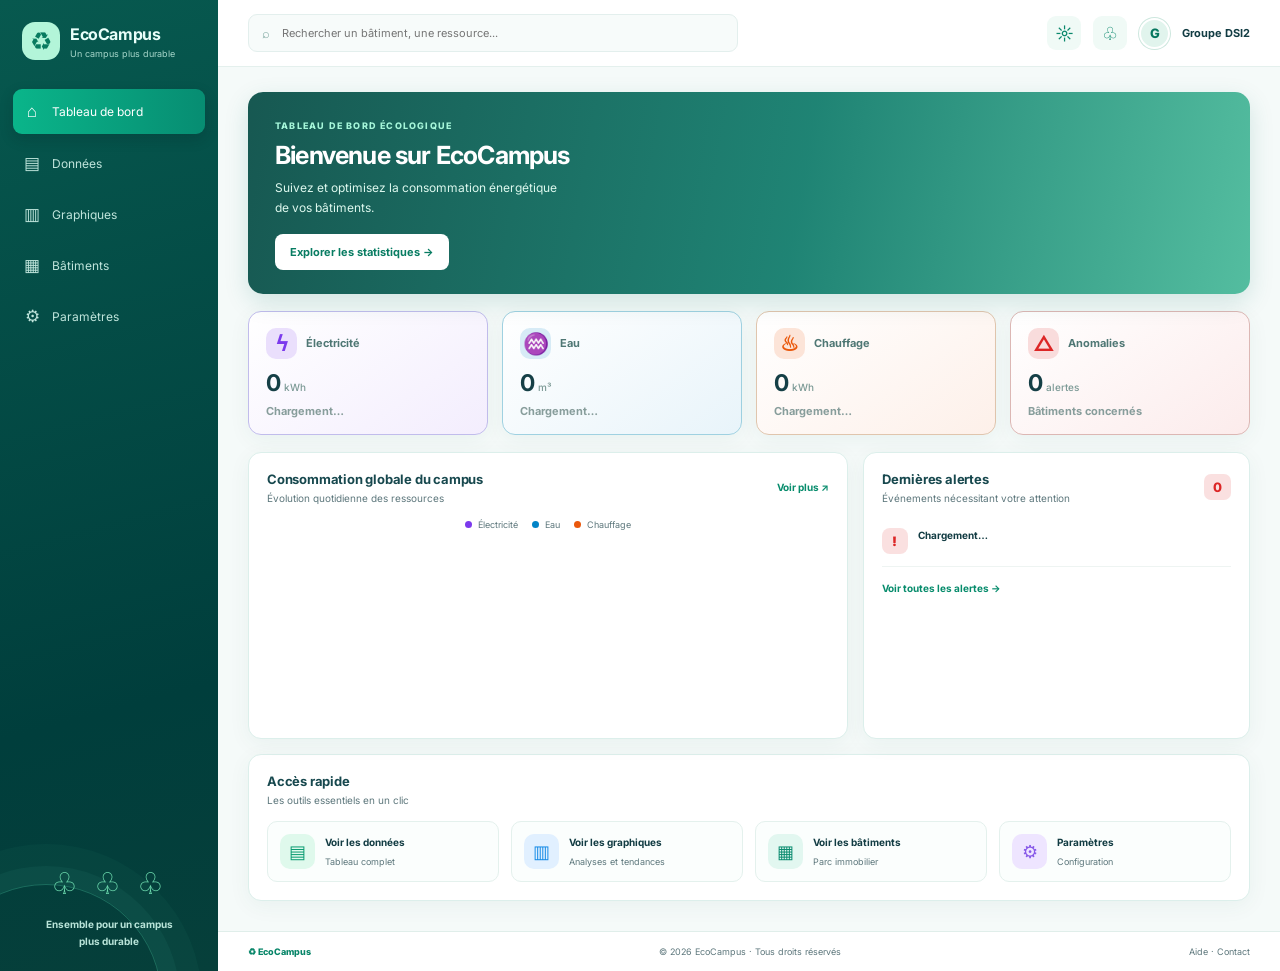
==== index.html @ ba9bdc51 "final web" ====
<!DOCTYPE html>
<html lang="fr">
  <head>
    <meta charset="UTF-8" />
    <meta name="viewport" content="width=device-width, initial-scale=1.0" />
    <title>EcoCampus — Tableau de bord</title>
    <link rel="stylesheet" href="./css/style.css" />
  </head>
  <body data-page="dashboard">
    <div class="app-shell">
      <aside class="sidebar">
        <a class="brand" href="index.html"
          ><span class="brand-icon">♻</span
          ><span><b>EcoCampus</b><small>Un campus plus durable</small></span></a
        >
        <nav class="nav">
          <a class="active" href="index.html"><span>⌂</span>Tableau de bord</a
          ><a href="./pages/donnees.html"><span>▤</span>Données</a
          ><a href="./pages/graphique.html"><span>▥</span>Graphiques</a
          ><a href="./pages/batiment.html"><span>▦</span>Bâtiments</a
          ><a href="./pages/parametres.html"><span>⚙</span>Paramètres</a>
        </nav>
        <div class="sidebar-bottom">
          <div class="campus-line">♧ ♧ ♧</div>
          <b>Ensemble pour un campus<br />plus durable</b>
        </div>
      </aside>
      <main class="main">
        <header class="topbar">
          <div class="mobile-brand">♻ EcoCampus</div>
          <label class="search"
            >⌕ <input placeholder="Rechercher un bâtiment, une ressource..."
          /></label>
          <div class="top-actions">
            <button class="icon-btn" title="Thème" id="themeToggle">☼</button
            ><button class="icon-btn" title="Notifications">♧</button
            ><span class="avatar">G</span
            ><span class="profile">Groupe DSI2</span>
          </div>
        </header>
        <section class="content">
          <div class="welcome hero">
            <div>
              <span class="eyebrow">TABLEAU DE BORD ÉCOLOGIQUE</span>
              <h1>Bienvenue sur EcoCampus</h1>
              <p>
                Suivez et optimisez la consommation énergétique<br />de vos
                bâtiments.
              </p>
              <a class="btn btn-light" href="./pages/graphique.html"
                >Explorer les statistiques →</a
              >
            </div>
          </div>
          <div class="metric-grid">
            <article class="metric green">
              <div class="metric-head">
                <span class="metric-icon">ϟ</span><span>Électricité</span>
              </div>
              <strong>0 <small>kWh</small></strong>
              <p class="muted">Chargement…</p>
            </article>
            <article class="metric blue">
              <div class="metric-head">
                <span class="metric-icon">♒</span><span>Eau</span>
              </div>
              <strong>0 <small>m³</small></strong>
              <p class="muted">Chargement…</p>
            </article>
            <article class="metric orange">
              <div class="metric-head">
                <span class="metric-icon">♨</span><span>Chauffage</span>
              </div>
              <strong>0 <small>kWh</small></strong>
              <p class="muted">Chargement…</p>
            </article>
            <article class="metric purple">
              <div class="metric-head">
                <span class="metric-icon">△</span><span>Anomalies</span>
              </div>
              <strong>0 <small>alertes</small></strong>
              <p class="muted">Bâtiments concernés</p>
            </article>
          </div>
          <div class="two-col">
            <article class="panel">
              <div class="panel-heading">
                <div>
                  <h2>Consommation globale du campus</h2>
                  <p>Évolution quotidienne des ressources</p>
                </div>
                <a href="./pages/graphique.html" class="text-link"
                  >Voir plus ↗</a
                >
              </div>
              <div class="chart-legend">
                <span class="dot green-dot">Électricité</span
                ><span class="dot blue-dot">Eau</span
                ><span class="dot orange-dot">Chauffage</span>
              </div>
              <div class="line-chart"></div>
            </article>
            <article class="panel alerts">
              <div class="panel-heading">
                <div>
                  <h2>Dernières alertes</h2>
                  <p>Événements nécessitant votre attention</p>
                </div>
                <span class="alert-count">0</span>
              </div>
              <div class="alert-item">
                <span class="alert-symbol">!</span>
                <div><b>Chargement…</b><small></small></div>
              </div>
              <a class="text-link" href="./pages/donnees.html"
                >Voir toutes les alertes →</a
              >
            </article>
          </div>
          <article class="panel quick-panel">
            <div class="panel-heading">
              <div>
                <h2>Accès rapide</h2>
                <p>Les outils essentiels en un clic</p>
              </div>
            </div>
            <div class="quick-grid">
              <a href="./pages/donnees.html"
                ><span class="quick-icon green-bg">▤</span
                ><b>Voir les données</b><small>Tableau complet</small></a
              >
              <a href="./pages/graphique.html"
                ><span class="quick-icon blue-bg">▥</span
                ><b>Voir les graphiques</b
                ><small>Analyses et tendances</small></a
              >
              <a href="./pages/batiment.html"
                ><span class="quick-icon mint-bg">▦</span
                ><b>Voir les bâtiments</b><small>Parc immobilier</small></a
              >
              <a href="./pages/parametres.html"
                ><span class="quick-icon purple-bg">⚙</span><b>Paramètres</b
                ><small>Configuration</small></a
              >
            </div>
          </article>
        </section>
        <footer class="footer">
          <span>♻ EcoCampus</span
          ><span>© 2026 EcoCampus · Tous droits réservés</span
          ><span><a href="#">Aide</a> · <a href="#">Contact</a></span>
        </footer>
      </main>
    </div>
    <script src="./js/script.js"></script>
  </body>
</html>
---- css/style.css ----
@import url("https://fonts.googleapis.com/css2?family=Inter:wght@400;500;600;700;800&display=swap");
:root {
  --ink: #123c43;
  --muted: #759097;
  --green: #087c62;
  --green2: #10ad82;
  --pale: #e9f8f2;
  --line: #dcefeb;
  --bg: #f5faf9;
  --panel: #fff;
  --shadow: 0 5px 22px rgba(14, 89, 79, 0.055);
}
* {
  box-sizing: border-box;
}
body {
  margin: 0;
  background: var(--bg);
  color: var(--ink);
  font-family: Inter, Arial, sans-serif;
  font-size: 13px;
}
a {
  color: inherit;
  text-decoration: none;
}
button,
input,
select {
  font: inherit;
}
button {
  cursor: pointer;
}
.app-shell {
  display: flex;
  min-height: 100vh;
}
.sidebar {
  width: 218px;
  flex: 0 0 218px;
  background: linear-gradient(165deg, #07594f, #003e3c 72%, #063f3a);
  color: #e9fffa;
  padding: 22px 13px 18px;
  display: flex;
  flex-direction: column;
  position: relative;
  overflow: hidden;
}
.sidebar:after {
  content: "";
  position: absolute;
  width: 230px;
  height: 230px;
  border: 1px solid #4bc6a355;
  border-radius: 50%;
  bottom: -145px;
  left: -70px;
  box-shadow: 0 0 0 18px #4bc6a311, 0 0 0 40px #4bc6a30b;
}
.brand {
  display: flex;
  align-items: center;
  gap: 10px;
  padding: 0 9px 29px;
  position: relative;
  z-index: 1;
}
.brand-icon {
  width: 38px;
  height: 38px;
  display: grid;
  place-items: center;
  border-radius: 13px;
  background: #b3f5d9;
  color: #087b60;
  font-size: 25px;
}
.brand b {
  display: block;
  font-size: 16px;
  letter-spacing: -0.4px;
}
.brand small {
  display: block;
  font-size: 9px;
  color: #a6d6ca;
  margin-top: 4px;
}
.nav {
  display: grid;
  gap: 7px;
  position: relative;
  z-index: 1;
}
.nav a {
  display: flex;
  align-items: center;
  gap: 12px;
  padding: 12px 11px;
  border-radius: 9px;
  color: #c0e5dc;
  font-size: 12px;
  transition: 0.2s;
}
.nav a span {
  width: 16px;
  text-align: center;
  font-size: 17px;
}
.nav a:hover,
.nav a.active {
  background: linear-gradient(90deg, #0ab58a, #078d72);
  color: #fff;
  box-shadow: 0 5px 14px #001c1a30;
}
.sidebar-bottom {
  margin-top: auto;
  text-align: center;
  padding: 22px 0 3px;
  color: #b9e4d9;
  font-size: 10px;
  line-height: 1.7;
  position: relative;
  z-index: 1;
}
.campus-line {
  font-size: 30px;
  color: #6bd8ac;
  letter-spacing: 4px;
  margin-bottom: 7px;
}
.main {
  min-width: 0;
  flex: 1;
  display: flex;
  flex-direction: column;
}
.topbar {
  height: 67px;
  background: #fff;
  border-bottom: 1px solid #e4f0ed;
  display: flex;
  align-items: center;
  padding: 0 30px;
  gap: 24px;
  position: sticky;
  top: 0;
  z-index: 5;
}
.search {
  display: flex;
  align-items: center;
  gap: 10px;
  background: #f7fbfa;
  border: 1px solid #e3efed;
  border-radius: 9px;
  padding: 0 13px;
  color: #76a29a;
  min-width: 180px;
  height: 38px;
  flex: 1;
  max-width: 490px;
}
.search input {
  background: transparent;
  border: 0;
  outline: 0;
  width: 100%;
  color: var(--ink);
  font-size: 11px;
}
.top-actions {
  display: flex;
  align-items: center;
  gap: 12px;
  margin-left: auto;
}
.icon-btn {
  border: 0;
  background: #f0faf6;
  color: #0a886c;
  border-radius: 9px;
  width: 34px;
  height: 34px;
  font-size: 18px;
}
.avatar {
  display: grid;
  place-items: center;
  background: #e1f4ed;
  border: 2px solid #fff;
  box-shadow: 0 0 0 1px #cde7de;
  border-radius: 50%;
  width: 31px;
  height: 31px;
  color: #06775f;
  font-weight: 800;
}
.profile {
  font-size: 11px;
  font-weight: 700;
}
.mobile-brand {
  display: none;
}
.content {
  padding: 25px 30px 30px;
  flex: 1;
  max-width: 1600px;
  width: 100%;
  margin: 0 auto;
}
.eyebrow {
  font-size: 9px;
  letter-spacing: 1.2px;
  color: #159878;
  font-weight: 800;
}
.welcome {
  border-radius: 15px;
  min-height: 174px;
  padding: 24px 27px;
  display: flex;
  align-items: center;
  justify-content: space-between;
  overflow: hidden;
  position: relative;
}
.hero {
  background: linear-gradient(100deg, #064c45ed, #0a7867e8 55%, #19a77fbb),
    url("https://images.unsplash.com/photo-1497366754035-f200968a6e72?auto=format&fit=crop&w=1500&q=80")
      center/cover;
  color: #fff;
  box-shadow: 0 8px 25px #0a716027;
}
.hero h1 {
  font-size: 25px;
  letter-spacing: -0.8px;
  margin: 8px 0;
}
.hero p {
  font-size: 12px;
  line-height: 1.7;
  color: #ddf8ee;
  margin: 0 0 15px;
}
.hero .eyebrow {
  color: #a5f6d9;
}
.btn {
  display: inline-flex;
  align-items: center;
  justify-content: center;
  gap: 7px;
  border: 0;
  border-radius: 8px;
  background: linear-gradient(100deg, #078565, #0a9c76);
  color: #fff;
  padding: 11px 15px;
  font-size: 11px;
  font-weight: 700;
  box-shadow: 0 4px 10px #087d611b;
}
.btn:hover {
  filter: brightness(1.05);
  transform: translateY(-1px);
}
.btn-light {
  background: #fff;
  color: #087c62;
  box-shadow: none;
}
.btn-outline {
  background: #fff;
  color: #087c62;
  border: 1px solid #b9e7d8;
  box-shadow: none;
}
.weather {
  width: 118px;
  height: 111px;
  border: 1px solid #ffffff55;
  background: #ffffffed;
  color: #15564e;
  border-radius: 12px;
  display: flex;
  align-items: center;
  justify-content: center;
  flex-direction: column;
  gap: 4px;
  box-shadow: 0 5px 18px #003c3533;
  text-align: center;
  flex-shrink: 0;
}
.weather span {
  font-size: 24px;
}
.weather small {
  font-size: 9px;
  color: #6a8983;
  text-align: center;
}
.weather strong {
  font-size: 21px;
}
.metric-grid {
  display: grid;
  grid-template-columns: repeat(4, minmax(0, 1fr));
  gap: 14px;
  margin: 17px 0;
}
.metric {
  background: var(--panel);
  border: 1px solid var(--line);
  border-radius: 13px;
  padding: 16px 17px;
  box-shadow: var(--shadow);
  min-width: 0;
}
.metric-head {
  display: flex;
  align-items: center;
  gap: 9px;
  font-size: 11px;
  color: #4f7774;
  font-weight: 700;
}
.metric-icon {
  display: grid;
  place-items: center;
  width: 31px;
  height: 31px;
  border-radius: 10px;
  background: #d9f8e9;
  color: #079b70;
  font-size: 21px;
}
.metric > strong {
  display: block;
  font-size: 23px;
  letter-spacing: -0.8px;
  margin: 10px 0 7px;
  color: #153f46;
}
.metric > strong small {
  font-size: 10px;
  letter-spacing: 0;
  color: #7b9995;
  font-weight: 500;
}
.positive {
  color: #08a276 !important;
}
.negative {
  color: #ef7a3d !important;
}
.muted {
  color: #879d9b !important;
}
.metric p {
  margin: 0;
  font-size: 11px;
  font-weight: 700;
}
.metric p span {
  font-size: 9px;
  color: #8aa19e;
  font-weight: 500;
  margin-left: 4px;
}
.two-col {
  display: grid;
  grid-template-columns: minmax(0, 1.55fr) minmax(300px, 1fr);
  gap: 15px;
}
.panel {
  background: var(--panel);
  border: 1px solid var(--line);
  border-radius: 13px;
  padding: 18px;
  box-shadow: var(--shadow);
  min-width: 0;
}
.panel-heading {
  display: flex;
  align-items: center;
  justify-content: space-between;
  gap: 12px;
  margin-bottom: 15px;
}
.panel h2,
.building-info h2,
.settings-card h2 {
  font-size: 13px;
  margin: 0;
  color: #17484e;
  letter-spacing: -0.2px;
}
.panel-heading p {
  margin: 5px 0 0;
  font-size: 10px;
  color: #91a8a5;
}
.text-link {
  color: #078c6c;
  font-weight: 700;
  font-size: 10px;
  white-space: nowrap;
}
.chart-legend {
  display: flex;
  gap: 14px;
  align-items: center;
  justify-content: center;
  font-size: 9px;
  color: #779590;
  margin: 5px 0 12px;
}
.dot {
  display: inline-flex;
  align-items: center;
  gap: 6px;
}
.dot:before,
.dot i {
  content: "";
  width: 7px;
  height: 7px;
  border-radius: 50%;
  display: inline-block;
}
.line-chart {
  height: 178px;
  position: relative;
  padding: 3px 0 18px 33px;
}
.alerts .panel-heading {
  margin-bottom: 12px;
}
.alert-count {
  background: #fff0e9;
  color: #e36b39;
  padding: 5px 9px;
  border-radius: 7px;
  font-weight: 800;
}
.alert-item {
  display: flex;
  gap: 10px;
  padding: 12px 0;
  border-bottom: 1px solid #eef4f2;
}
.alert-symbol {
  width: 26px;
  height: 26px;
  display: grid;
  place-items: center;
  flex: 0 0 26px;
  border-radius: 8px;
  background: #fff0eb;
  color: #e56c45;
  font-weight: 900;
}
.alert-item b {
  font-size: 10px;
  display: block;
  margin: 1px 0 5px;
}
.alert-item small {
  font-size: 9px;
  color: #9aadaa;
}
.alerts > .text-link {
  display: inline-block;
  margin-top: 15px;
}
.quick-panel {
  margin-top: 15px;
}
.quick-grid {
  display: grid;
  grid-template-columns: repeat(4, 1fr);
  gap: 12px;
}
.quick-grid a {
  display: grid;
  grid-template-columns: 35px 1fr;
  column-gap: 10px;
  align-items: center;
  padding: 12px;
  border: 1px solid #e4f1ed;
  border-radius: 10px;
  background: #fbfefd;
}
.quick-grid a:hover {
  border-color: #9cdeca;
  background: #f4fcf8;
}
.quick-icon {
  grid-row: span 2;
  width: 35px;
  height: 35px;
  display: grid;
  place-items: center;
  border-radius: 10px;
  font-size: 18px;
}
.green-bg {
  background: #dff9ec;
  color: #0b9c72;
}
.blue-bg {
  background: #e1f0ff;
  color: #168be6;
}
.mint-bg {
  background: #e2f7f0;
  color: #0b8c70;
}
.purple-bg {
  background: #eee5ff;
  color: #8759e8;
}
.quick-grid b {
  font-size: 10px;
}
.quick-grid small {
  font-size: 9px;
  color: #91a8a4;
  margin-top: 4px;
}
.footer {
  border-top: 1px solid #e0eeea;
  padding: 14px 30px;
  display: flex;
  align-items: center;
  justify-content: space-between;
  color: #8aa29e;
  font-size: 9px;
  background: #fff;
}
.footer span:first-child {
  color: #078568;
  font-weight: 800;
}
.footer a:hover {
  color: #087c62;
}
.page-title {
  display: flex;
  align-items: center;
  justify-content: space-between;
  gap: 20px;
  margin: 0 0 20px;
}
.page-title h1 {
  font-size: 27px;
  letter-spacing: -0.8px;
  margin: 5px 0;
}
.page-title p {
  font-size: 12px;
  color: #799692;
  margin: 0;
}
.filters {
  padding: 15px;
  margin-bottom: 16px;
}
.filter-row {
  display: flex;
  gap: 10px;
  align-items: center;
  flex-wrap: wrap;
}
.filter-row + .filter-row {
  margin-top: 13px;
  padding-top: 12px;
  border-top: 1px solid #edf4f1;
}
.filter-row select,
.date-select,
.building-search select {
  height: 38px;
  border: 1px solid #deeeea;
  background: #fbfefd;
  color: #547a75;
  border-radius: 8px;
  padding: 0 12px;
  font-size: 10px;
  flex: 1;
  min-width: 140px;
  outline: none;
}
.resource-tabs .tab {
  border: 1px solid #e4f0ed;
  background: #fff;
  color: #698c86;
  border-radius: 8px;
  padding: 9px 12px;
  font-size: 10px;
}
.tab.active {
  background: #087c62;
  color: #fff;
  border-color: #087c62;
}
.resource-tabs .btn-outline {
  margin-left: auto;
}
.table-panel {
  padding: 18px;
}
.small-badge {
  font-size: 9px;
  color: #078c6c;
  background: #e9faf3;
  padding: 7px 9px;
  border-radius: 7px;
}
.table-wrap {
  overflow-x: auto;
}
table {
  width: 100%;
  border-collapse: collapse;
  white-space: nowrap;
  text-align: left;
}
th {
  font-size: 9px;
  color: #819c97;
  font-weight: 700;
  background: #f6fbf9;
  padding: 13px 11px;
  border-bottom: 1px solid #e6f0ed;
}
td {
  font-size: 10px;
  color: #547773;
  padding: 14px 11px;
  border-bottom: 1px solid #edf4f2;
}
tbody tr:hover {
  background: #f9fdfb;
}
.resource-label {
  color: #0b9b73;
  font-weight: 700;
}
.water-text {
  color: #168be6;
}
.heat-text {
  color: #ef843d;
}
.status {
  display: inline-block;
  border-radius: 20px;
  padding: 5px 9px;
  font-size: 9px;
  font-weight: 700;
}
.row-action {
  border: 0;
  background: transparent;
  color: #0a8d6d;
  font-weight: 700;
  padding: 4px;
}
.delete-row {
  color: #829b96;
}
.table-bottom {
  display: flex;
  justify-content: space-between;
  align-items: center;
  margin-top: 14px;
  color: #8ba19d;
  font-size: 10px;
}
.pagination {
  display: flex;
  gap: 5px;
}
.pagination button {
  border: 1px solid #e2efeb;
  background: #fff;
  border-radius: 5px;
  min-width: 27px;
  height: 27px;
  color: #6c918a;
  font-size: 10px;
}
.pagination .selected {
  background: #087c62;
  color: #fff;
  border-color: #087c62;
}
.notice {
  margin-top: 13px;
  padding: 13px 16px;
  background: #edf9f5;
  border: 1px solid #d4f0e5;
  border-radius: 9px;
  color: #56857a;
  font-size: 10px;
}
.notice span {
  color: #0a9b72;
  margin-right: 8px;
}
.date-select {
  max-width: 245px;
  flex: 0 1 245px;
}
.chart-tabs,
.settings-tabs,
.detail-tabs {
  display: flex;
  gap: 7px;
  margin: 0 0 15px;
  flex-wrap: wrap;
}
.chart-tabs .tab,
.settings-tabs .tab,
.detail-tabs .tab {
  border: 1px solid #dceee8;
  background: #fff;
  border-radius: 8px;
  padding: 10px 17px;
  color: #648c83;
  font-size: 10px;
}
.chart-tabs .tab.active,
.settings-tabs .tab.active,
.detail-tabs .tab.active {
  background: #087c62;
  color: #fff;
}
.chart-grid {
  display: grid;
  grid-template-columns: repeat(2, minmax(0, 1fr));
  gap: 15px;
}
.donut-area {
  display: flex;
  align-items: center;
  justify-content: center;
  gap: 25px;
  padding: 8px 0 12px;
}
.donut {
  width: 148px;
  height: 148px;
  border-radius: 50%;
  background: conic-gradient(#10b985 0 51%, #168be6 51% 64%, #f68b3b 64% 100%);
  display: grid;
  place-items: center;
  position: relative;
  flex-shrink: 0;
}
.donut:before {
  content: "";
  position: absolute;
  inset: 17px;
  border-radius: 50%;
  background: #fff;
}
.donut > div {
  position: relative;
  z-index: 1;
  display: flex;
  flex-direction: column;
  align-items: center;
  gap: 3px;
}
.donut b {
  font-size: 10px;
  color: #7b9b94;
}
.donut strong {
  font-size: 19px;
  color: #194c50;
}
.donut small {
  font-size: 9px;
  color: #7b9b94;
}
.legend-list {
  display: grid;
  gap: 15px;
  min-width: 120px;
}
.legend-list span {
  display: flex;
  align-items: center;
  gap: 7px;
  font-size: 10px;
  color: #648781;
}
.legend-list b {
  margin-left: auto;
  color: #1d5556;
}
.legend-list .dot:before {
  width: 8px;
  height: 8px;
}
.tall {
  height: 210px;
}
.bar-chart {
  height: 190px;
  display: flex;
  align-items: flex-end;
  justify-content: space-around;
  border-bottom: 1px solid #e3efec;
  padding: 12px 8px 0;
}
.rank-list {
  display: grid;
  gap: 15px;
  padding: 9px 0;
}
.rank-list > div {
  display: grid;
  grid-template-columns: 90px 1fr 45px;
  gap: 9px;
  align-items: center;
  font-size: 10px;
  color: #628680;
}
.rank-list i {
  height: 9px;
  background: #edf5f2;
  border-radius: 10px;
  overflow: hidden;
}
.rank-list i b {
  display: block;
  height: 100%;
  border-radius: 10px;
  background: linear-gradient(90deg, #11b884, #0b8e9d);
}
.rank-list strong {
  text-align: right;
  color: #24565a;
  font-size: 10px;
}
.compact {
  gap: 17px;
}
.compact .donut {
  width: 120px;
  height: 120px;
}
.compact .donut:before {
  inset: 14px;
}
.anomaly-donut {
  background: conic-gradient(#10b985 0 50%, #168be6 50% 75%, #f68b3b 75% 100%);
}
.trend-panel {
  position: relative;
}
.trend-panel > p {
  font-size: 12px;
  line-height: 1.8;
  color: #638780;
  max-width: 230px;
  margin: 15px 0;
}
.trend-icon {
  width: 54px;
  height: 54px;
  display: grid;
  place-items: center;
  border-radius: 14px;
  background: #e4f9ee;
  color: #10ae7e;
  font-size: 33px;
  margin: 25px 0 5px;
}
.building-search {
  display: flex;
  gap: 12px;
  margin-bottom: 17px;
}
.building-search .search {
  max-width: none;
  flex: 1;
}
.building-search select {
  max-width: 190px;
}
.building-grid {
  display: grid;
  grid-template-columns: repeat(3, minmax(0, 1fr));
  gap: 15px;
}
.building-card {
  background: #fff;
  border: 1px solid #dceee8;
  border-radius: 13px;
  overflow: hidden;
  box-shadow: var(--shadow);
}
.building-photo {
  height: 125px;
  position: relative;
  background-size: cover;
  background-position: center;
}
.building-photo:after {
  content: "";
  position: absolute;
  inset: 0;
  background: linear-gradient(0deg, #003f3a80, transparent 70%);
}
.building-photo span {
  position: absolute;
  z-index: 1;
  bottom: 10px;
  left: 12px;
  background: #ffffffdc;
  color: #176358;
  border-radius: 5px;
  padding: 5px 7px;
  font-size: 8px;
  font-weight: 800;
  letter-spacing: 0.7px;
}
.photo-one {
  background-image: url("https://images.unsplash.com/photo-1562774053-701939374585?auto=format&fit=crop&w=800&q=80");
}
.photo-two {
  background-image: url("https://images.unsplash.com/photo-1564981797816-1043664bf78d?auto=format&fit=crop&w=800&q=80");
}
.photo-three {
  background-image: url("https://images.unsplash.com/photo-1507842217343-583bb7270b66?auto=format&fit=crop&w=800&q=80");
}
.photo-four {
  background-image: url("https://images.unsplash.com/photo-1555854877-bab0e564b8d5?auto=format&fit=crop&w=800&q=80");
}
.photo-five {
  background-image: url("https://images.unsplash.com/photo-1486406146926-c627a92ad1ab?auto=format&fit=crop&w=800&q=80");
}
.building-info {
  padding: 14px;
}
.building-info h2 {
  font-size: 12px;
  margin-bottom: 12px;
}
.building-value {
  font-size: 17px;
  font-weight: 800;
  display: flex;
  align-items: center;
  gap: 5px;
}
.building-value small {
  font-size: 9px;
  color: #83a09a;
  font-weight: 500;
}
.building-value span {
  margin-left: auto;
  font-size: 10px;
}
.mini-progress {
  height: 5px;
  border-radius: 8px;
  background: #edf5f1;
  margin: 12px 0;
  overflow: hidden;
}
.mini-progress i {
  display: block;
  height: 100%;
  background: #10b985;
  border-radius: 8px;
}
.total-card {
  padding: 20px;
  background: linear-gradient(145deg, #fff, #effbf6);
  display: flex;
  flex-direction: column;
  justify-content: center;
  min-height: 245px;
}
.total-icon {
  font-size: 28px;
  color: #0da87b;
  margin-bottom: 12px;
}
.total-card h2 {
  margin: 8px 0;
}
.total-card > strong {
  font-size: 26px;
  margin: 6px 0;
}
.total-card > strong small {
  font-size: 11px;
  color: #7d9a93;
}
.total-card p {
  font-size: 11px;
  font-weight: 700;
}
.total-card p span {
  font-weight: 500;
  color: #7d9a93;
}
.total-illustration {
  font-size: 25px;
  margin-top: 10px;
  text-align: right;
}
.sustainability {
  display: flex;
  align-items: center;
  gap: 13px;
  margin-top: 16px;
  padding: 14px 18px;
  border: 1px solid #d7eee4;
  border-radius: 11px;
  background: #eefaf5;
}
.sustainability > span {
  font-size: 28px;
  color: #0b9b70;
}
.sustainability b {
  font-size: 11px;
}
.sustainability p {
  margin: 5px 0 0;
  color: #7b9a92;
  font-size: 10px;
}
.sustainability > a {
  margin-left: auto;
  color: #0a906c;
  font-weight: 700;
  font-size: 10px;
}
.settings-grid {
  display: grid;
  grid-template-columns: 1fr 1fr;
  gap: 15px;
}
.settings-card {
  padding: 22px;
}
.settings-card h2 {
  margin-bottom: 17px;
}
.settings-card > label {
  display: grid;
  gap: 7px;
  font-size: 10px;
  color: #71928a;
  margin-bottom: 15px;
}
.settings-card input:not([type="radio"]):not([type="checkbox"]),
.settings-card select {
  width: 100%;
  height: 38px;
  border: 1px solid #dceee8;
  border-radius: 8px;
  padding: 0 11px;
  color: #4e7770;
  background: #fbfefd;
  outline: none;
}
.settings-card .subhead {
  border-top: 1px solid #eaf3f0;
  padding-top: 19px;
  margin-top: 22px;
}
.full {
  width: 100%;
  margin-top: 10px;
}
.radio-row {
  display: flex;
  gap: 25px;
  margin: 8px 0 17px;
  color: #4f7a72;
}
.radio-row label {
  display: flex;
  align-items: center;
  gap: 7px;
  font-size: 11px;
}
.setting-link {
  display: flex;
  justify-content: space-between;
  padding: 12px 0;
  border-bottom: 1px solid #edf4f1;
  font-size: 11px;
  color: #4d7971;
}
.switch-row {
  display: flex !important;
  align-items: center;
  justify-content: space-between;
}
.switch {
  accent-color: #078c6c;
}
.breadcrumbs {
  font-size: 10px;
  color: #7c9a93;
  margin-bottom: 15px;
}
.breadcrumbs a {
  color: #0a906c;
}
.detail-title {
  align-items: center;
}
.detail-actions {
  display: flex;
  align-items: center;
  gap: 13px;
}
.detail-photo {
  width: 110px;
  height: 70px;
  border-radius: 10px;
  background: url("https://images.unsplash.com/photo-1507842217343-583bb7270b66?auto=format&fit=crop&w=400&q=80")
    center/cover;
}
.detail-metrics {
  grid-template-columns: repeat(3, minmax(0, 1fr));
}
.detail-tabs {
  margin-top: 5px;
}
.detail-columns {
  grid-template-columns: minmax(0, 1.7fr) minmax(240px, 0.8fr);
}
.details-panel dl {
  display: grid;
  grid-template-columns: 1fr 1.2fr;
  gap: 15px 8px;
  font-size: 10px;
}
.details-panel dt {
  color: #7c9b94;
}
.details-panel dd {
  margin: 0;
  color: #255c59;
  font-weight: 700;
}
.recent-alert {
  margin-top: 15px;
  display: flex;
  align-items: center;
  justify-content: space-between;
  background: #fffaf7;
  border-color: #f5e5dc;
}
.recent-alert h2 {
  color: #d66d43;
  margin-bottom: 10px;
}
.recent-alert p {
  margin: 0;
  font-size: 10px;
  color: #7a8f8b;
}
.recent-alert p small {
  display: block;
  margin-top: 6px;
  color: #9caeaa;
}
.dark-mode {
  --ink: #e1f5ef;
  --muted: #a0bdb6;
  --bg: #102a2a;
  --panel: #173735;
  --line: #28534c;
  --shadow: 0 5px 22px #001b1a30;
}
.dark-mode .topbar,
.dark-mode .footer {
  background: #173735;
  border-color: #28534c;
}
.dark-mode .panel h2,
.dark-mode .building-info h2,
.dark-mode .settings-card h2,
.dark-mode .metric > strong {
  color: #d9f5eb;
}
.dark-mode .search,
.dark-mode .filter-row select,
.dark-mode .date-select,
.dark-mode .building-search select,
.dark-mode .settings-card input,
.dark-mode .settings-card select,
.dark-mode .chart-tabs .tab,
.dark-mode .settings-tabs .tab,
.dark-mode .detail-tabs .tab,
.dark-mode .resource-tabs .tab,
.dark-mode .filter-input {
  background: #204541;
  color: #d9f5eb;
  border-color: #35635a;
}
.dark-mode .btn-outline,
.dark-mode .pagination button {
  background: #204541;
  color: #d9f5eb;
  border-color: #35635a;
}
.dark-mode .tab.active,
.dark-mode .pagination .selected {
  background: #087c62;
  color: #fff;
}
.dark-mode .metric {
  background: #173735;
}
.dark-mode td {
  color: #c0d9d2;
  border-color: #28534c;
}
.dark-mode th {
  background: #204541;
  color: #b1d0c8;
}
.dark-mode .donut:before {
  background: #173735;
}
.dark-mode .donut strong {
  color: #d9f5eb;
}
.dark-mode .building-card,
.dark-mode .quick-grid a {
  background: #173735;
  border-color: #28534c;
}
.dark-mode .total-card {
  background: #173735;
}
.dark-mode .quick-grid b {
  color: #d9f5eb;
}
.dark-mode .notice,
.dark-mode .sustainability {
  background: #173735;
  border-color: #28534c;
  color: #b1d0c8;
}
.dark-mode .icon-btn,
.dark-mode .avatar {
  background: #204541;
  color: #d9f5eb;
}
@media (max-width: 1100px) {
  .sidebar {
    width: 190px;
    flex-basis: 190px;
  }
  .content {
    padding: 20px;
  }
  .topbar {
    padding: 0 20px;
  }
  .metric-grid {
    gap: 9px;
  }
  .metric {
    padding: 13px;
  }
  .metric > strong {
    font-size: 20px;
  }
  .two-col {
    grid-template-columns: 1.25fr 1fr;
  }
  .building-grid {
    grid-template-columns: repeat(2, minmax(0, 1fr));
  }
  .quick-grid {
    grid-template-columns: repeat(2, 1fr);
  }
}
@media (max-width: 760px) {
  .app-shell {
    display: block;
  }
  .sidebar {
    width: auto;
    display: block;
    padding: 12px;
    position: static;
  }
  .brand {
    padding: 0 6px 12px;
  }
  .sidebar-bottom {
    display: none;
  }
  .nav {
    display: flex;
    overflow-x: auto;
    gap: 5px;
  }
  .nav a {
    white-space: nowrap;
    padding: 10px;
    font-size: 10px;
  }
  .nav a span {
    display: none;
  }
  .topbar {
    height: 57px;
    padding: 0 13px;
    gap: 10px;
  }
  .mobile-brand {
    display: block;
    white-space: nowrap;
    font-size: 12px;
    font-weight: 800;
    color: #078568;
  }
  .topbar .search {
    max-width: none;
    min-width: 0;
    height: 34px;
  }
  .profile,
  .top-actions .icon-btn:nth-child(2) {
    display: none;
  }
  .top-actions {
    gap: 7px;
  }
  .content {
    padding: 16px 12px 22px;
  }
  .welcome {
    padding: 20px;
    min-height: 160px;
    gap: 12px;
  }
  .hero h1 {
    font-size: 21px;
  }
  .weather {
    width: 96px;
    height: 100px;
  }
  .metric-grid {
    grid-template-columns: repeat(2, minmax(0, 1fr));
    gap: 9px;
  }
  .metric {
    padding: 13px;
  }
  .metric > strong {
    font-size: 20px;
  }
  .two-col,
  .chart-grid,
  .settings-grid,
  .detail-columns {
    grid-template-columns: 1fr;
  }
  .quick-grid {
    grid-template-columns: repeat(2, minmax(0, 1fr));
  }
  .footer {
    padding: 13px;
    gap: 8px;
    flex-wrap: wrap;
  }
  .page-title {
    align-items: flex-start;
    flex-direction: column;
  }
  .page-title .btn {
    align-self: flex-start;
  }
  .date-select {
    max-width: none;
    flex: 1 1 auto;
    width: 100%;
  }
  .filter-row select,
  .filter-row .filter-input {
    min-width: calc(50% - 8px);
  }
  .filter-row .btn {
    flex: 1;
  }
  .resource-tabs .btn-outline {
    margin-left: 0;
  }
  .table-bottom {
    gap: 12px;
    flex-wrap: wrap;
  }
  .building-grid {
    grid-template-columns: repeat(2, minmax(0, 1fr));
    gap: 9px;
  }
  .building-photo {
    height: 100px;
  }
  .building-info {
    padding: 10px;
  }
  .building-value {
    font-size: 14px;
  }
  .building-value span {
    font-size: 9px;
  }
  .building-search {
    flex-wrap: wrap;
  }
  .building-search select {
    max-width: none;
  }
  .donut-area {
    gap: 15px;
  }
  .donut {
    width: 125px;
    height: 125px;
  }
  .legend-list {
    min-width: 100px;
  }
  .detail-actions {
    width: 100%;
    justify-content: space-between;
  }
  .detail-photo {
    width: 85px;
  }
  .detail-title {
    gap: 12px;
  }
  .detail-metrics {
    grid-template-columns: 1fr;
  }
  .recent-alert {
    align-items: flex-start;
    gap: 12px;
    flex-direction: column;
  }
  .chart-tabs .tab,
  .settings-tabs .tab,
  .detail-tabs .tab {
    padding: 9px 11px;
  }
  .settings-card {
    padding: 16px;
  }
  .sustainability {
    flex-wrap: wrap;
  }
}
@media (max-width: 420px) {
  .nav a {
    padding: 9px 8px;
  }
  .nav {
    gap: 2px;
  }
  .brand b {
    font-size: 14px;
  }
  .weather {
    width: 84px;
  }
  .hero p {
    font-size: 10px;
  }
  .hero h1 {
    font-size: 18px;
  }
  .hero .btn {
    font-size: 9px;
    padding: 9px;
  }
  .metric > strong {
    font-size: 18px;
  }
  .building-grid {
    grid-template-columns: 1fr;
  }
  .building-photo {
    height: 135px;
  }
  .donut-area {
    flex-direction: column;
  }
  .legend-list {
    width: 100%;
  }
  .profile {
    display: none;
  }
  .filter-row select,
  .filter-row .filter-input {
    min-width: 100%;
  }
}

/* ===== Thème v2 : une couleur = un sens ===== */
:root {
  --c-elec: #7c3aed;
  --c-water: #0284c7;
  --c-heat: #ea580c;
  --c-alert: #dc2626;
  --t-elec: #6d28d9;
  --t-water: #0369a1;
  --t-heat: #c2410c;
  --ok: #0a7f5a;
  --soft: #5d777c;
  --brand: #0b7a5f;
}
.dark-mode {
  --c-elec: #a78bfa;
  --c-water: #38bdf8;
  --c-heat: #fb923c;
  --c-alert: #f87171;
  --t-elec: #c4b5fd;
  --t-water: #7dd3fc;
  --t-heat: #fdba74;
  --ok: #34d399;
  --soft: #9dbab3;
}
:focus-visible {
  outline: 2px solid var(--brand);
  outline-offset: 2px;
}
.green-dot:before,
.green-dot i {
  background: var(--c-elec);
}
.blue-dot:before,
.blue-dot i {
  background: var(--c-water);
}
.orange-dot:before,
.orange-dot i {
  background: var(--c-heat);
}
.metric.green,
.metric.blue,
.metric.orange,
.metric.purple {
  --mc: var(--brand);
  background: linear-gradient(
    145deg,
    var(--panel),
    color-mix(in srgb, var(--mc) 9%, var(--panel))
  );
  border-color: color-mix(in srgb, var(--mc) 28%, var(--line));
}
.metric.green {
  --mc: var(--c-elec);
}
.metric.blue {
  --mc: var(--c-water);
}
.metric.orange {
  --mc: var(--c-heat);
}
.metric.purple {
  --mc: var(--c-alert);
}
.metric .metric-icon {
  background: color-mix(in srgb, var(--mc) 16%, var(--panel));
  color: var(--mc);
}
.resource-label {
  color: var(--t-elec);
}
.water-text {
  color: var(--t-water);
}
.heat-text {
  color: var(--t-heat);
}
.positive {
  color: var(--ok) !important;
}
.negative {
  color: var(--c-alert) !important;
}
.status.normal {
  background: color-mix(in srgb, var(--ok) 14%, transparent);
  color: var(--ok);
}
.status.warning,
.alert-count,
.alert-symbol {
  background: color-mix(in srgb, var(--c-alert) 14%, transparent);
  color: var(--c-alert);
}
.recent-alert {
  background: color-mix(in srgb, var(--c-alert) 6%, var(--panel));
  border-color: color-mix(in srgb, var(--c-alert) 25%, var(--line));
}
.recent-alert h2 {
  color: var(--c-alert);
}
.mini-progress i {
  background: var(--c-elec);
}
.row-alert {
  background: color-mix(in srgb, var(--c-alert) 7%, transparent);
}
.row-alert td:first-child {
  box-shadow: inset 3px 0 var(--c-alert);
}
.panel-heading p,
.page-title p,
.table-bottom,
.alert-item small,
.chart-legend,
.legend-list span,
.metric p span,
.footer,
th,
.breadcrumbs,
.building-value small,
.quick-grid small {
  color: var(--soft);
}
.pagination button:disabled {
  opacity: 0.4;
  cursor: default;
}
.notice.error {
  background: color-mix(in srgb, var(--c-alert) 8%, var(--panel));
  border-color: color-mix(in srgb, var(--c-alert) 30%, var(--line));
  color: var(--c-alert);
  margin: 0 0 16px;
  font-size: 12px;
}
.chart-box {
  position: relative;
  height: 240px;
}
.toast-wrap {
  position: fixed;
  right: 18px;
  bottom: 18px;
  display: grid;
  gap: 8px;
  z-index: 50;
  max-width: calc(100vw - 36px);
}
.toast {
  background: #123c43;
  color: #fff;
  padding: 12px 16px;
  border-radius: 10px;
  font-size: 12px;
  box-shadow: 0 8px 24px #0004;
  border-left: 4px solid var(--ok);
  animation: toastIn 0.35s ease;
}
.toast.alert {
  border-left-color: var(--c-alert);
  animation: toastIn 0.35s ease, pulse 1.2s 0.35s 2;
}
@keyframes toastIn {
  from {
    transform: translateX(30px);
    opacity: 0;
  }
}
@keyframes pulse {
  50% {
    box-shadow: 0 0 0 6px #dc262633;
  }
}
@media (prefers-reduced-motion: reduce) {
  .toast,
  .toast.alert {
    animation: none;
  }
}
@media print {
  .sidebar,
  .topbar,
  .footer,
  .btn,
  .chart-tabs,
  .pagination {
    display: none !important;
  }
  .app-shell {
    display: block;
  }
  .panel {
    box-shadow: none;
    break-inside: avoid;
  }
}

/* ===== Ajouts : dialogues, paramètres, météo, responsive ===== */
[hidden] {
  display: none !important;
}
.modal {
  border: 1px solid var(--line);
  border-radius: 14px;
  padding: 22px;
  width: min(420px, 92vw);
  background: var(--panel);
  color: var(--ink);
  box-shadow: 0 20px 60px #0006;
}
.modal::backdrop {
  background: #0008;
}
.modal h2 {
  margin: 0 0 6px;
  font-size: 16px;
}
.modal p {
  color: var(--soft);
  font-size: 12px;
}
.modal label {
  display: grid;
  gap: 6px;
  font-size: 11px;
  margin-top: 12px;
}
.modal input,
.modal select {
  height: 38px;
  border: 1px solid var(--line);
  border-radius: 8px;
  padding: 0 11px;
  background: var(--bg);
  color: var(--ink);
}
.modal-actions {
  display: flex;
  gap: 10px;
  justify-content: flex-end;
  margin-top: 20px;
}
.filter-row .filter-input {
  height: 38px;
  flex: 1;
  min-width: 140px;
  border: 1px solid #deeeea;
  border-radius: 8px;
  padding: 0 12px;
  font-size: 10px;
  background: var(--panel);
  color: var(--ink);
  outline: none;
}
.settings-pane {
  margin-bottom: 15px;
}
.save-bar {
  margin-top: 5px;
}
body.big-text {
  zoom: 1.15;
}
.settings-card p.muted {
  font-size: 12px;
  line-height: 1.7;
}
.settings-card input[readonly] {
  opacity: 0.7;
}
@media (max-width: 760px) {
  .modal-actions .btn {
    flex: 1;
  }
  .settings-tabs {
    flex-wrap: nowrap;
    overflow-x: auto;
  }
  .settings-tabs .tab {
    white-space: nowrap;
  }
  .save-bar {
    width: 100%;
  }
  .toast-wrap {
    left: 12px;
    right: 12px;
    bottom: 12px;
  }
}
.del-bat {
  margin-top: 10px;
  width: 100%;
  border: 1px solid color-mix(in srgb, var(--c-alert) 35%, var(--line));
  background: transparent;
  color: var(--c-alert);
  border-radius: 8px;
  padding: 8px;
  font-size: 10px;
  font-weight: 700;
}
.del-bat:hover {
  background: color-mix(in srgb, var(--c-alert) 10%, transparent);
}

/* ===== Connexion ===== */
.login-body {
  min-height: 100vh;
  display: grid;
  place-items: center;
  padding: 20px;
  background: linear-gradient(165deg, #07594f, #003e3c 72%, #063f3a);
}
.login-card {
  width: min(400px, 100%);
  background: var(--panel);
  color: var(--ink);
  border-radius: 16px;
  padding: 30px 28px;
  box-shadow: 0 20px 60px #0006;
}
.login-brand {
  display: flex;
  align-items: center;
  gap: 10px;
  margin-bottom: 20px;
}
.login-brand b {
  display: block;
  font-size: 16px;
}
.login-brand small {
  display: block;
  font-size: 10px;
  color: var(--soft);
  margin-top: 3px;
}
.login-card h1 {
  font-size: 24px;
  margin: 0 0 6px;
  letter-spacing: -0.6px;
}
.login-sub {
  font-size: 12px;
  color: var(--soft);
  margin: 0 0 18px;
}
.login-card form {
  display: grid;
  gap: 14px;
}
.login-card label {
  display: grid;
  gap: 6px;
  font-size: 11px;
  color: var(--soft);
}
.login-card input:not([type="checkbox"]) {
  width: 100%;
  height: 42px;
  border: 1px solid var(--line);
  border-radius: 9px;
  padding: 0 12px;
  font-size: 13px;
  background: var(--bg);
  color: var(--ink);
  outline: none;
}
.login-card input:focus {
  border-color: var(--brand);
}
.pwd-wrap {
  position: relative;
  display: block;
}
.pwd-wrap input {
  padding-right: 44px !important;
}
.pwd-toggle {
  position: absolute;
  right: 4px;
  top: 4px;
  width: 34px;
  height: 34px;
  border: 0;
  background: transparent;
  font-size: 16px;
  border-radius: 8px;
}
.remember {
  display: flex !important;
  align-items: center;
  gap: 8px;
  grid-template-columns: none;
}
.login-error {
  margin: 0;
  padding: 10px 12px;
  border-radius: 8px;
  font-size: 12px;
  background: color-mix(in srgb, var(--c-alert) 10%, transparent);
  color: var(--c-alert);
}
.login-card .btn {
  height: 42px;
  font-size: 13px;
  margin-top: 4px;
}
.login-hint {
  margin: 16px 0 0;
  font-size: 11px;
  color: var(--soft);
  text-align: center;
}
.shake {
  animation: shake 0.35s;
}
@keyframes shake {
  25% {
    transform: translateX(-6px);
  }
  75% {
    transform: translateX(6px);
  }
}
@media (prefers-reduced-motion: reduce) {
  .shake {
    animation: none;
  }
}

/* ===== Recherche ===== */
.topbar .search {
  position: relative;
}
.search-results {
  position: absolute;
  top: 44px;
  left: 0;
  right: 0;
  background: var(--panel);
  color: var(--ink);
  border: 1px solid var(--line);
  border-radius: 12px;
  box-shadow: 0 12px 32px #0003;
  padding: 6px;
  z-index: 20;
  max-height: 70vh;
  overflow: auto;
}
.search-results h4 {
  margin: 8px 8px 4px;
  font-size: 9px;
  letter-spacing: 1px;
  text-transform: uppercase;
  color: var(--soft);
}
.search-results a {
  display: flex;
  align-items: center;
  gap: 10px;
  padding: 9px 10px;
  border-radius: 8px;
  font-size: 12px;
  color: var(--ink);
}
.search-results a:hover,
.search-results a:focus-visible {
  background: color-mix(in srgb, var(--brand) 12%, transparent);
}
.search-results a span {
  width: 16px;
  text-align: center;
  color: var(--brand);
}
.search-results a small {
  margin-left: auto;
  color: var(--soft);
  font-size: 10px;
}
.hit {
  outline: 2px solid var(--brand);
  outline-offset: 3px;
  border-radius: 6px;
  background: color-mix(in srgb, var(--brand) 10%, transparent);
}
#noBat {
  margin-top: 12px;
  font-size: 12px;
}

.login-tabs {
  display: grid;
  grid-template-columns: 1fr 1fr;
  gap: 4px;
  padding: 4px;
  margin-bottom: 18px;
  border-radius: 10px;
  background: color-mix(in srgb, var(--brand) 10%, var(--bg));
}
.login-tabs button {
  border: 0;
  background: transparent;
  color: var(--soft);
  border-radius: 8px;
  padding: 9px;
  font-size: 12px;
  font-weight: 700;
}
.login-tabs button.active {
  background: var(--panel);
  color: var(--brand);
  box-shadow: 0 2px 8px #0002;
}

/* ===== Période (sélecteur compact) ===== */
.title-actions {
  display: flex;
  align-items: center;
  gap: 10px;
  flex-wrap: wrap;
}
.period {
  position: relative;
}
.period-pill {
  display: inline-flex;
  align-items: center;
  gap: 8px;
  height: 38px;
  padding: 0 14px;
  border-radius: 999px;
  border: 1px solid var(--line);
  background: var(--panel);
  color: var(--ink);
  font-size: 11px;
  font-weight: 700;
  box-shadow: var(--shadow);
  transition: 0.15s;
}
.period-pill:hover {
  border-color: var(--brand);
}
.period-pill.on {
  background: color-mix(in srgb, var(--brand) 12%, var(--panel));
  border-color: var(--brand);
  color: var(--brand);
}
.p-caret {
  font-size: 10px;
  opacity: 0.7;
}
.period-pop {
  position: absolute;
  right: 0;
  top: 46px;
  width: min(330px, 92vw);
  background: var(--panel);
  color: var(--ink);
  border: 1px solid var(--line);
  border-radius: 16px;
  box-shadow: 0 16px 40px #0003;
  padding: 14px;
  z-index: 30;
}
.period-chips {
  display: grid;
  grid-template-columns: 1fr 1fr;
  gap: 6px;
}
.period-chips button {
  border: 1px solid var(--line);
  background: transparent;
  color: var(--ink);
  border-radius: 999px;
  padding: 8px 10px;
  font-size: 11px;
}
.period-chips button:hover {
  border-color: var(--brand);
}
.period-chips button.active {
  background: var(--brand);
  border-color: var(--brand);
  color: #fff;
}
.period-dates {
  display: grid;
  grid-template-columns: 1fr 1fr;
  gap: 8px;
  margin-top: 12px;
  padding-top: 12px;
  border-top: 1px solid var(--line);
}
.period-dates label {
  display: grid;
  gap: 4px;
  font-size: 10px;
  color: var(--soft);
}
.period-dates input {
  height: 36px;
  border: 1px solid var(--line);
  border-radius: 8px;
  padding: 0 8px;
  font-size: 11px;
  background: var(--bg);
  color: var(--ink);
  outline: none;
  min-width: 0;
  width: 100%;
}
.period-foot {
  display: flex;
  justify-content: space-between;
  gap: 8px;
  margin-top: 12px;
  font-size: 10px;
  color: var(--soft);
}
.period-foot b {
  color: var(--brand);
}
.dark-mode input[type="date"] {
  color-scheme: dark;
}
@media (max-width: 760px) {
  .title-actions {
    width: 100%;
  }
  .period-pop {
    left: 0;
    right: auto;
  }
}
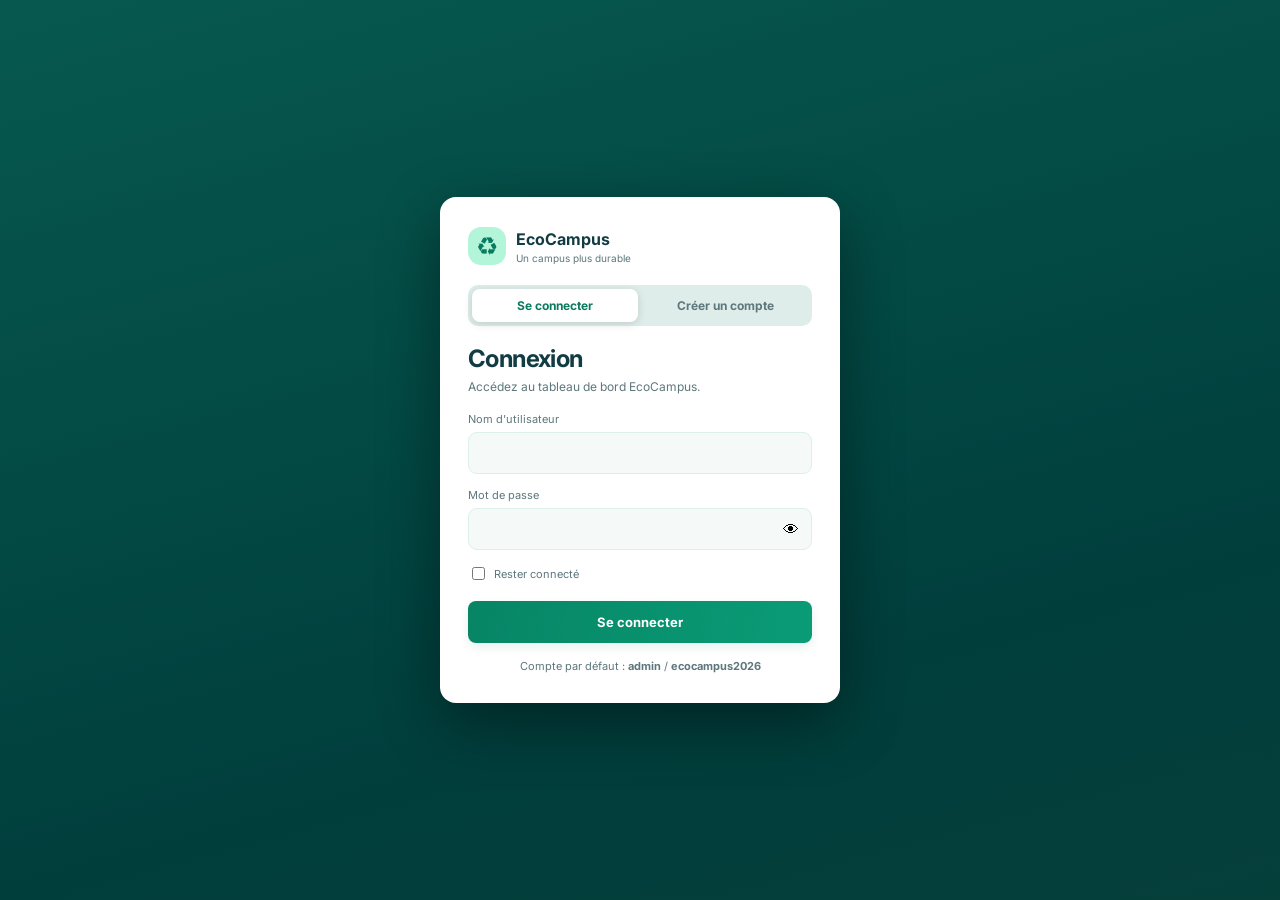
==== commit abbfde34: "modification page index" ====
--- a/index.html
+++ b/index.html
@@ -5,20 +5,122 @@
     <meta name="viewport" content="width=device-width, initial-scale=1.0" />
     <title>EcoCampus — Tableau de bord</title>
     <link rel="stylesheet" href="./css/style.css" />
+    <link rel="stylesheet" href="./css/bootstrap-buttons.css" />
   </head>
   <body data-page="dashboard">
     <div class="app-shell">
       <aside class="sidebar">
         <a class="brand" href="index.html"
-          ><span class="brand-icon">♻</span
-          ><span><b>EcoCampus</b><small>Un campus plus durable</small></span></a
+          ><span class="brand-icon">♻</span>
+          <span><b>EcoCampus</b><small>Un campus plus durable</small></span></a
         >
         <nav class="nav">
-          <a class="active" href="index.html"><span>⌂</span>Tableau de bord</a
-          ><a href="./pages/donnees.html"><span>▤</span>Données</a
-          ><a href="./pages/graphique.html"><span>▥</span>Graphiques</a
-          ><a href="./pages/batiment.html"><span>▦</span>Bâtiments</a
-          ><a href="./pages/parametres.html"><span>⚙</span>Paramètres</a>
+          <a class="active" href="index.html"
+            ><span
+              ><svg
+                class="icon"
+                viewBox="0 0 24 24"
+                fill="none"
+                stroke="currentColor"
+                stroke-width="2"
+                stroke-linecap="round"
+                stroke-linejoin="round"
+                aria-hidden="true"
+              >
+                <rect x="3" y="3" width="7" height="9" rx="1" />
+                <rect x="14" y="3" width="7" height="5" rx="1" />
+                <rect x="14" y="12" width="7" height="9" rx="1" />
+                <rect x="3" y="16" width="7" height="5" rx="1" /></svg></span
+            >Tableau de bord</a
+          ><a href="./pages/donnees.html"
+            ><span
+              ><svg
+                class="icon"
+                viewBox="0 0 24 24"
+                fill="none"
+                stroke="currentColor"
+                stroke-width="2"
+                stroke-linecap="round"
+                stroke-linejoin="round"
+                aria-hidden="true"
+              >
+                <ellipse cx="12" cy="5" rx="9" ry="3" />
+                <path d="M3 5v14a9 3 0 0 0 18 0V5" />
+                <path d="M3 12a9 3 0 0 0 18 0" /></svg></span
+            >Données</a
+          ><a href="./pages/graphique.html"
+            ><span
+              ><svg
+                class="icon"
+                viewBox="0 0 24 24"
+                fill="none"
+                stroke="currentColor"
+                stroke-width="2"
+                stroke-linecap="round"
+                stroke-linejoin="round"
+                aria-hidden="true"
+              >
+                <path d="M3 3v16a2 2 0 0 0 2 2h16" />
+                <path d="M18 17V9" />
+                <path d="M13 17V5" />
+                <path d="M8 17v-3" /></svg></span
+            >Graphiques</a
+          ><a href="./pages/batiment.html"
+            ><span
+              ><svg
+                class="icon"
+                viewBox="0 0 24 24"
+                fill="none"
+                stroke="currentColor"
+                stroke-width="2"
+                stroke-linecap="round"
+                stroke-linejoin="round"
+                aria-hidden="true"
+              >
+                <path d="M6 22V4a2 2 0 0 1 2-2h8a2 2 0 0 1 2 2v18Z" />
+                <path d="M6 12H4a2 2 0 0 0-2 2v6a2 2 0 0 0 2 2h2" />
+                <path d="M18 9h2a2 2 0 0 1 2 2v9a2 2 0 0 1-2 2h-2" />
+                <path d="M10 6h4" />
+                <path d="M10 10h4" />
+                <path d="M10 14h4" />
+                <path d="M10 18h4" /></svg></span
+            >Bâtiments</a
+          ><a href="./pages/parametres.html"
+            ><span
+              ><svg
+                class="icon"
+                viewBox="0 0 24 24"
+                fill="none"
+                stroke="currentColor"
+                stroke-width="2"
+                stroke-linecap="round"
+                stroke-linejoin="round"
+                aria-hidden="true"
+              >
+                <path
+                  d="M12.22 2h-.44a2 2 0 0 0-2 2v.18a2 2 0 0 1-1 1.73l-.43.25a2 2 0 0 1-2 0l-.15-.08a2 2 0 0 0-2.73.73l-.22.38a2 2 0 0 0 .73 2.73l.15.1a2 2 0 0 1 1 1.72v.51a2 2 0 0 1-1 1.74l-.15.09a2 2 0 0 0-.73 2.73l.22.38a2 2 0 0 0 2.73.73l.15-.08a2 2 0 0 1 2 0l.43.25a2 2 0 0 1 1 1.73V20a2 2 0 0 0 2 2h.44a2 2 0 0 0 2-2v-.18a2 2 0 0 1 1-1.73l.43-.25a2 2 0 0 1 2 0l.15.08a2 2 0 0 0 2.73-.73l.22-.39a2 2 0 0 0-.73-2.73l-.15-.08a2 2 0 0 1-1-1.74v-.5a2 2 0 0 1 1-1.74l.15-.09a2 2 0 0 0 .73-2.73l-.22-.38a2 2 0 0 0-2.73-.73l-.15.08a2 2 0 0 1-2 0l-.43-.25a2 2 0 0 1-1-1.73V4a2 2 0 0 0-2-2z"
+                />
+                <circle cx="12" cy="12" r="3" /></svg></span
+            >Paramètres</a
+          ><a href="./pages/profil.html"
+            ><span
+              ><svg
+                class="icon"
+                viewBox="0 0 24 24"
+                fill="none"
+                stroke="currentColor"
+                stroke-width="2"
+                stroke-linecap="round"
+                stroke-linejoin="round"
+                aria-hidden="true"
+              >
+                <circle cx="12" cy="12" r="10" />
+                <circle cx="12" cy="10" r="3" />
+                <path
+                  d="M7 20.66V19a2 2 0 0 1 2-2h6a2 2 0 0 1 2 2v1.66"
+                /></svg></span
+            >Mon profil</a
+          >
         </nav>
         <div class="sidebar-bottom">
           <div class="campus-line">♧ ♧ ♧</div>
--- a/css/style.css
+++ b/css/style.css
@@ -2156,4 +2156,4 @@
     left: 0;
     right: auto;
   }
-}
+}
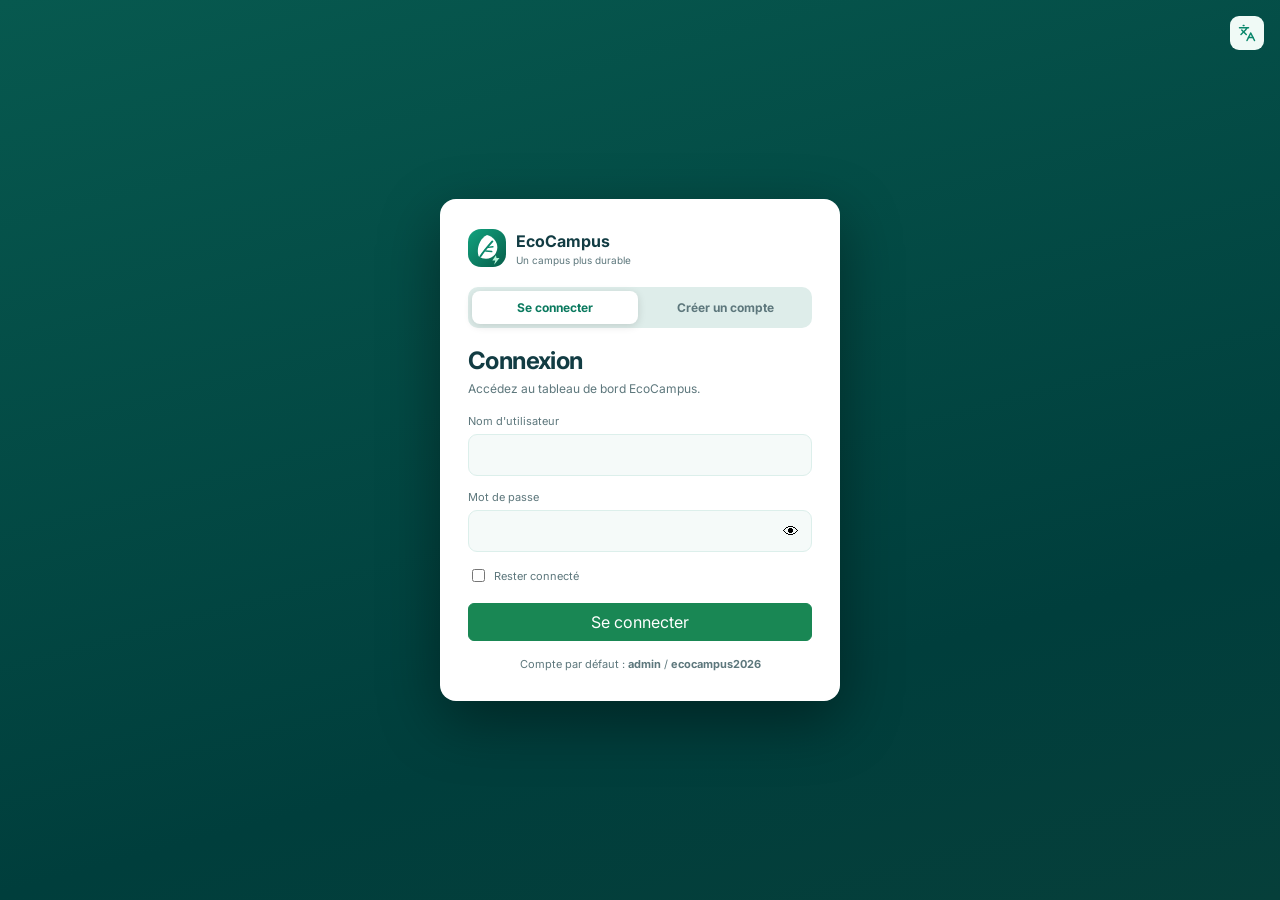
==== commit e5660374: "version finale v0 et ajout de bonus" ====
--- a/index.html
+++ b/index.html
@@ -4,14 +4,19 @@
     <meta charset="UTF-8" />
     <meta name="viewport" content="width=device-width, initial-scale=1.0" />
     <title>EcoCampus — Tableau de bord</title>
+    <link rel="icon" type="image/svg+xml" href="./images/favicon.svg" />
+    <link rel="icon" type="image/png" sizes="48x48" href="./images/favicon.png" />
+    <link rel="apple-touch-icon" href="./images/apple-touch-icon.png" />
     <link rel="stylesheet" href="./css/style.css" />
     <link rel="stylesheet" href="./css/bootstrap-buttons.css" />
+    <script src="./js/i18n-dict.js"></script>
+    <script src="./js/i18n.js"></script>
   </head>
   <body data-page="dashboard">
     <div class="app-shell">
       <aside class="sidebar">
         <a class="brand" href="index.html"
-          ><span class="brand-icon">♻</span>
+          ><span class="brand-icon"><img src="./images/logo.svg" alt="" /></span>
           <span><b>EcoCampus</b><small>Un campus plus durable</small></span></a
         >
         <nav class="nav">
@@ -85,6 +90,7 @@
                 <path d="M10 14h4" />
                 <path d="M10 18h4" /></svg></span
             >Bâtiments</a
+          ><a href="./pages/carte.html"><span><svg class="icon" viewBox="0 0 24 24" fill="none" stroke="currentColor" stroke-width="2" stroke-linecap="round" stroke-linejoin="round" aria-hidden="true"><path d="M20 10c0 6-8 12-8 12s-8-6-8-12a8 8 0 0 1 16 0Z" /><circle cx="12" cy="10" r="3" /></svg></span>Carte</a
           ><a href="./pages/parametres.html"
             ><span
               ><svg
--- a/css/style.css
+++ b/css/style.css
@@ -104,9 +104,14 @@
   transition: 0.2s;
 }
 .nav a span {
-  width: 16px;
-  text-align: center;
-  font-size: 17px;
+  display: inline-flex;
+  width: 18px;
+  height: 18px;
+  flex-shrink: 0;
+}
+.icon {
+  width: 100%;
+  height: 100%;
 }
 .nav a:hover,
 .nav a.active {
@@ -248,35 +253,6 @@
 .hero .eyebrow {
   color: #a5f6d9;
 }
-.btn {
-  display: inline-flex;
-  align-items: center;
-  justify-content: center;
-  gap: 7px;
-  border: 0;
-  border-radius: 8px;
-  background: linear-gradient(100deg, #078565, #0a9c76);
-  color: #fff;
-  padding: 11px 15px;
-  font-size: 11px;
-  font-weight: 700;
-  box-shadow: 0 4px 10px #087d611b;
-}
-.btn:hover {
-  filter: brightness(1.05);
-  transform: translateY(-1px);
-}
-.btn-light {
-  background: #fff;
-  color: #087c62;
-  box-shadow: none;
-}
-.btn-outline {
-  background: #fff;
-  color: #087c62;
-  border: 1px solid #b9e7d8;
-  box-shadow: none;
-}
 .weather {
   width: 118px;
   height: 111px;
@@ -606,7 +582,7 @@
   color: #fff;
   border-color: #087c62;
 }
-.resource-tabs .btn-outline {
+.resource-tabs .btn-outline-success {
   margin-left: auto;
 }
 .table-panel {
@@ -663,14 +639,35 @@
   font-weight: 700;
 }
 .row-action {
-  border: 0;
-  background: transparent;
+  display: inline-flex;
+  align-items: center;
+  justify-content: center;
+  width: 30px;
+  height: 30px;
+  padding: 7px;
+  border: 1px solid transparent;
+  border-radius: 8px;
+  background: #e9faf3;
   color: #0a8d6d;
-  font-weight: 700;
-  padding: 4px;
+  cursor: pointer;
+  transition: 0.15s;
+  vertical-align: middle;
+}
+.row-action:hover {
+  background: #0a8d6d;
+  color: #fff;
 }
 .delete-row {
-  color: #829b96;
+  background: #fdecec;
+  color: #dc2626;
+}
+.delete-row:hover {
+  background: #dc2626;
+  color: #fff;
+}
+.row-action:focus-visible {
+  outline: 2px solid currentColor;
+  outline-offset: 2px;
 }
 .table-bottom {
   display: flex;
@@ -1216,7 +1213,6 @@
   color: #d9f5eb;
   border-color: #35635a;
 }
-.dark-mode .btn-outline,
 .dark-mode .pagination button {
   background: #204541;
   color: #d9f5eb;
@@ -1407,7 +1403,7 @@
   .filter-row .btn {
     flex: 1;
   }
-  .resource-tabs .btn-outline {
+  .resource-tabs .btn-outline-success {
     margin-left: 0;
   }
   .table-bottom {
@@ -1494,10 +1490,6 @@
   }
   .hero h1 {
     font-size: 18px;
-  }
-  .hero .btn {
-    font-size: 9px;
-    padding: 9px;
   }
   .metric > strong {
     font-size: 18px;
@@ -1812,20 +1804,6 @@
     bottom: 12px;
   }
 }
-.del-bat {
-  margin-top: 10px;
-  width: 100%;
-  border: 1px solid color-mix(in srgb, var(--c-alert) 35%, var(--line));
-  background: transparent;
-  color: var(--c-alert);
-  border-radius: 8px;
-  padding: 8px;
-  font-size: 10px;
-  font-weight: 700;
-}
-.del-bat:hover {
-  background: color-mix(in srgb, var(--c-alert) 10%, transparent);
-}
 
 /* ===== Connexion ===== */
 .login-body {
@@ -1926,8 +1904,6 @@
   color: var(--c-alert);
 }
 .login-card .btn {
-  height: 42px;
-  font-size: 13px;
   margin-top: 4px;
 }
 .login-hint {
@@ -2156,4 +2132,458 @@
     left: 0;
     right: auto;
   }
-}+}
+
+/* ===== Page Mon profil ===== */
+.profile-link {
+  display: flex;
+  align-items: center;
+  gap: 8px;
+  padding: 2px 10px 2px 2px;
+  border-radius: 20px;
+}
+.profile-link:hover {
+  background: color-mix(in srgb, var(--brand) 10%, transparent);
+}
+.profile-hero {
+  display: flex;
+  align-items: center;
+  flex-wrap: wrap;
+  gap: 20px;
+  margin-bottom: 16px;
+  padding: 22px;
+}
+.profile-avatar {
+  display: grid;
+  place-items: center;
+  flex-shrink: 0;
+  width: 72px;
+  height: 72px;
+  border-radius: 50%;
+  background: linear-gradient(135deg, var(--green), var(--green2));
+  color: #fff;
+  font-size: 30px;
+  font-weight: 800;
+}
+.profile-identity {
+  min-width: 0;
+}
+.profile-identity h2 {
+  margin: 0;
+  font-size: 20px;
+  color: var(--ink);
+  overflow-wrap: anywhere;
+}
+.profile-identity > p {
+  margin: 4px 0 9px;
+  overflow-wrap: anywhere;
+}
+.profile-tags {
+  display: flex;
+  flex-wrap: wrap;
+  gap: 6px;
+}
+.profile-job {
+  background: color-mix(in srgb, var(--c-water) 14%, transparent);
+  color: var(--t-water);
+}
+.profile-identity .profile-bio {
+  max-width: 460px;
+  margin: 10px 0 0;
+  font-size: 12px;
+  line-height: 1.6;
+  color: var(--soft);
+}
+.profile-facts {
+  display: flex;
+  flex-wrap: wrap;
+  gap: 26px;
+  margin: 0 0 0 auto;
+}
+.profile-facts dt {
+  font-size: 9px;
+  font-weight: 700;
+  letter-spacing: 0.6px;
+  text-transform: uppercase;
+  color: var(--muted);
+}
+.profile-facts dd {
+  margin: 5px 0 0;
+  font-weight: 700;
+}
+.profile-grid {
+  margin-top: 16px;
+}
+.profile-column {
+  display: grid;
+  align-content: start;
+  gap: 15px;
+}
+.profile-wide {
+  grid-column: 1 / -1;
+}
+.settings-card textarea {
+  width: 100%;
+  min-height: 80px;
+  padding: 9px 11px;
+  border: 1px solid #dceee8;
+  border-radius: 8px;
+  background: #fbfefd;
+  color: #4e7770;
+  font: inherit;
+  resize: vertical;
+  outline: none;
+}
+/* même précision que la règle claire (.settings-card input:not(...)), sinon elle l'emporte */
+.dark-mode .settings-card input:not([type="radio"]):not([type="checkbox"]),
+.dark-mode .settings-card textarea {
+  background: #204541;
+  color: #d9f5eb;
+  border-color: #35635a;
+}
+.dark-mode .setting-link {
+  color: var(--ink);
+  border-color: var(--line);
+}
+.char-count {
+  justify-self: end;
+  font-size: 9px;
+  color: var(--muted);
+}
+#profileForm .login-error {
+  margin-bottom: 12px;
+}
+.favorite-list {
+  margin-bottom: 14px;
+}
+.favorite-list > div {
+  display: flex;
+  justify-content: space-between;
+  gap: 10px;
+  padding: 10px 0;
+  border-bottom: 1px solid var(--line);
+  font-size: 12px;
+}
+.favorite-empty {
+  margin: 12px 0 0;
+  font-size: 12px;
+  line-height: 1.6;
+}
+.activity-list {
+  margin: 0;
+  padding: 0;
+  list-style: none;
+}
+.activity-list li {
+  display: grid;
+  grid-template-columns: 28px 1fr auto;
+  align-items: center;
+  gap: 10px;
+  padding: 9px 0;
+  border-bottom: 1px solid var(--line);
+  font-size: 12px;
+}
+.activity-list li:last-child {
+  border-bottom: 0;
+}
+.activity-list li.muted {
+  display: block;
+}
+.activity-list small {
+  color: var(--muted);
+  white-space: nowrap;
+}
+.activity-icon {
+  display: grid;
+  place-items: center;
+  width: 28px;
+  height: 28px;
+  border-radius: 50%;
+  background: color-mix(in srgb, var(--ok) 14%, transparent);
+  color: var(--ok);
+  font-weight: 800;
+}
+.activity-icon.modif {
+  background: color-mix(in srgb, var(--c-water) 14%, transparent);
+  color: var(--t-water);
+}
+.activity-icon.suppression {
+  background: color-mix(in srgb, var(--c-alert) 14%, transparent);
+  color: var(--c-alert);
+}
+@media (max-width: 760px) {
+  .profile-facts {
+    margin-left: 0;
+    gap: 16px;
+  }
+  .activity-list li {
+    grid-template-columns: 28px 1fr;
+  }
+  .activity-list small {
+    grid-column: 2;
+  }
+}
+.del-bat {
+  width: 100%;
+  margin-top: 10px;
+}
+
+/* Boutons Modifier / Supprimer en mode sombre */
+.dark-mode .row-action {
+  background: #0a8d6d26;
+  color: #34d399;
+}
+.dark-mode .delete-row {
+  background: #dc262626;
+  color: #f87171;
+}
+.dark-mode .row-action:hover {
+  background: #0a8d6d;
+  color: #fff;
+}
+.dark-mode .delete-row:hover {
+  background: #dc2626;
+  color: #fff;
+}
+/* Page Bâtiments : en-tête de carte avec boutons Modifier / Supprimer */
+.building-head {
+  display: flex;
+  align-items: flex-start;
+  justify-content: space-between;
+  gap: 8px;
+  margin-bottom: 12px;
+}
+.building-head h2 {
+  margin: 0;
+  padding-top: 6px;
+  overflow-wrap: anywhere;
+}
+.building-actions {
+  display: flex;
+  gap: 6px;
+  flex-shrink: 0;
+}
+.building-meta {
+  font-size: 10px;
+  margin: 0 0 10px;
+}
+/* Page Détail : onglets Historique / Statistiques / Alertes */
+#detailView {
+  margin-bottom: 16px;
+}
+.detail-alerts {
+  display: grid;
+  gap: 10px;
+  padding: 0 18px 18px;
+}
+
+/* =====================================================================
+   Changement de langue (i18n.js) : bouton, menu, arabe et sens RTL
+   ===================================================================== */
+.lang-switch {
+  position: relative;
+}
+.lang-btn {
+  display: grid;
+  place-items: center;
+  cursor: pointer;
+}
+.lang-btn .icon {
+  width: 18px;
+  height: 18px;
+}
+.lang-menu {
+  position: absolute;
+  top: calc(100% + 8px);
+  inset-inline-end: 0;
+  list-style: none;
+  margin: 0;
+  padding: 6px;
+  min-width: 156px;
+  background: var(--panel);
+  color: var(--ink);
+  border: 1px solid var(--line);
+  border-radius: 12px;
+  box-shadow: 0 12px 32px #0003;
+  z-index: 60;
+}
+.lang-menu[hidden] {
+  display: none;
+}
+.lang-menu button {
+  display: flex;
+  align-items: center;
+  justify-content: space-between;
+  gap: 10px;
+  width: 100%;
+  padding: 9px 12px;
+  border: 0;
+  border-radius: 8px;
+  background: transparent;
+  color: inherit;
+  font: inherit;
+  font-size: 13px;
+  text-align: start;
+  cursor: pointer;
+}
+.lang-menu button:hover,
+.lang-menu button:focus-visible {
+  background: color-mix(in srgb, var(--line) 55%, transparent);
+}
+.lang-menu button[aria-checked="true"] {
+  font-weight: 700;
+  color: #0a886c;
+}
+.lang-menu button[aria-checked="true"]::after {
+  content: "✓";
+}
+.dark-mode .lang-menu button[aria-checked="true"] {
+  color: #6fe0bd;
+}
+/* Page de connexion : pas de barre du haut, le bouton flotte dans le coin */
+.lang-floating {
+  position: fixed;
+  top: 16px;
+  inset-inline-end: 16px;
+  z-index: 60;
+}
+
+/* Arabe : police adaptée, et pas d'espacement entre les lettres
+   (il casserait la liaison des lettres arabes). */
+html[lang="ar"] body,
+html[lang="ar"] :is(button, input, select, textarea) {
+  font-family: "Noto Sans Arabic", "Segoe UI", Tahoma, Arial, sans-serif;
+}
+html[lang="ar"] * {
+  letter-spacing: 0 !important;
+  text-transform: none !important;
+}
+
+/* Sens d'écriture droite → gauche : on inverse ce qui était posé à gauche
+   ou à droite. Flex et grid se retournent tout seuls avec dir="rtl". */
+html[dir="rtl"] .chart-box {
+  direction: ltr; /* les courbes gardent leurs axes habituels */
+}
+html[dir="rtl"] .sidebar:after {
+  left: auto;
+  right: -70px;
+}
+html[dir="rtl"] .top-actions,
+html[dir="rtl"] .resource-tabs .btn-outline-success,
+html[dir="rtl"] .legend-list b,
+html[dir="rtl"] .building-value span,
+html[dir="rtl"] .sustainability > a,
+html[dir="rtl"] .search-results a small {
+  margin-left: 0;
+  margin-right: auto;
+}
+html[dir="rtl"] .metric p span {
+  margin-left: 0;
+  margin-right: 4px;
+}
+html[dir="rtl"] table {
+  text-align: right;
+}
+html[dir="rtl"] .notice span {
+  margin-right: 0;
+  margin-left: 8px;
+}
+html[dir="rtl"] .rank-list strong,
+html[dir="rtl"] .total-illustration {
+  text-align: left;
+}
+html[dir="rtl"] .building-photo span {
+  left: auto;
+  right: 12px;
+}
+html[dir="rtl"] .toast-wrap {
+  right: auto;
+  left: 18px;
+}
+html[dir="rtl"] .toast,
+html[dir="rtl"] .toast.alert {
+  border-left: 0;
+  border-right: 4px solid var(--ok);
+  animation: toastInRtl 0.35s ease;
+}
+html[dir="rtl"] .toast.alert {
+  border-right-color: var(--c-alert);
+  animation: toastInRtl 0.35s ease, pulse 1.2s 0.35s 2;
+}
+@keyframes toastInRtl {
+  from {
+    transform: translateX(-30px);
+    opacity: 0;
+  }
+}
+html[dir="rtl"] .pwd-wrap input {
+  padding-right: 12px !important;
+  padding-left: 44px !important;
+}
+html[dir="rtl"] .pwd-toggle {
+  right: auto;
+  left: 4px;
+}
+html[dir="rtl"] .search-results {
+  left: 0;
+  right: 0;
+}
+html[dir="rtl"] .period-pop {
+  right: auto;
+  left: 0;
+}
+@media (max-width: 760px) {
+  html[dir="rtl"] .period-pop {
+    left: auto;
+    right: 0;
+  }
+  html[dir="rtl"] .resource-tabs .btn-outline-success {
+    margin-right: 0;
+  }
+  html[dir="rtl"] .toast-wrap {
+    left: 12px;
+    right: 12px;
+  }
+}
+
+/* ---------- Logo ---------- */
+.brand-icon:has(img) {
+  background: none;
+}
+.brand-icon img {
+  display: block;
+  width: 100%;
+  height: 100%;
+  border-radius: 13px;
+}
+
+/* ---------- Photo de profil ---------- */
+html .avatar.has-photo,
+html .profile-avatar.has-photo {
+  background-size: cover;
+  background-position: center;
+  background-repeat: no-repeat;
+  color: transparent;
+}
+.photo-row {
+  display: flex;
+  align-items: center;
+  gap: 18px;
+  flex-wrap: wrap;
+  margin-bottom: 10px;
+}
+.photo-preview {
+  width: 96px;
+  height: 96px;
+  font-size: 40px;
+  box-shadow: 0 0 0 3px var(--panel), 0 0 0 5px var(--line);
+}
+.photo-actions {
+  display: flex;
+  flex-direction: column;
+  gap: 8px;
+  align-items: flex-start;
+}
+.photo-card .login-error {
+  margin-top: 10px;
+}
